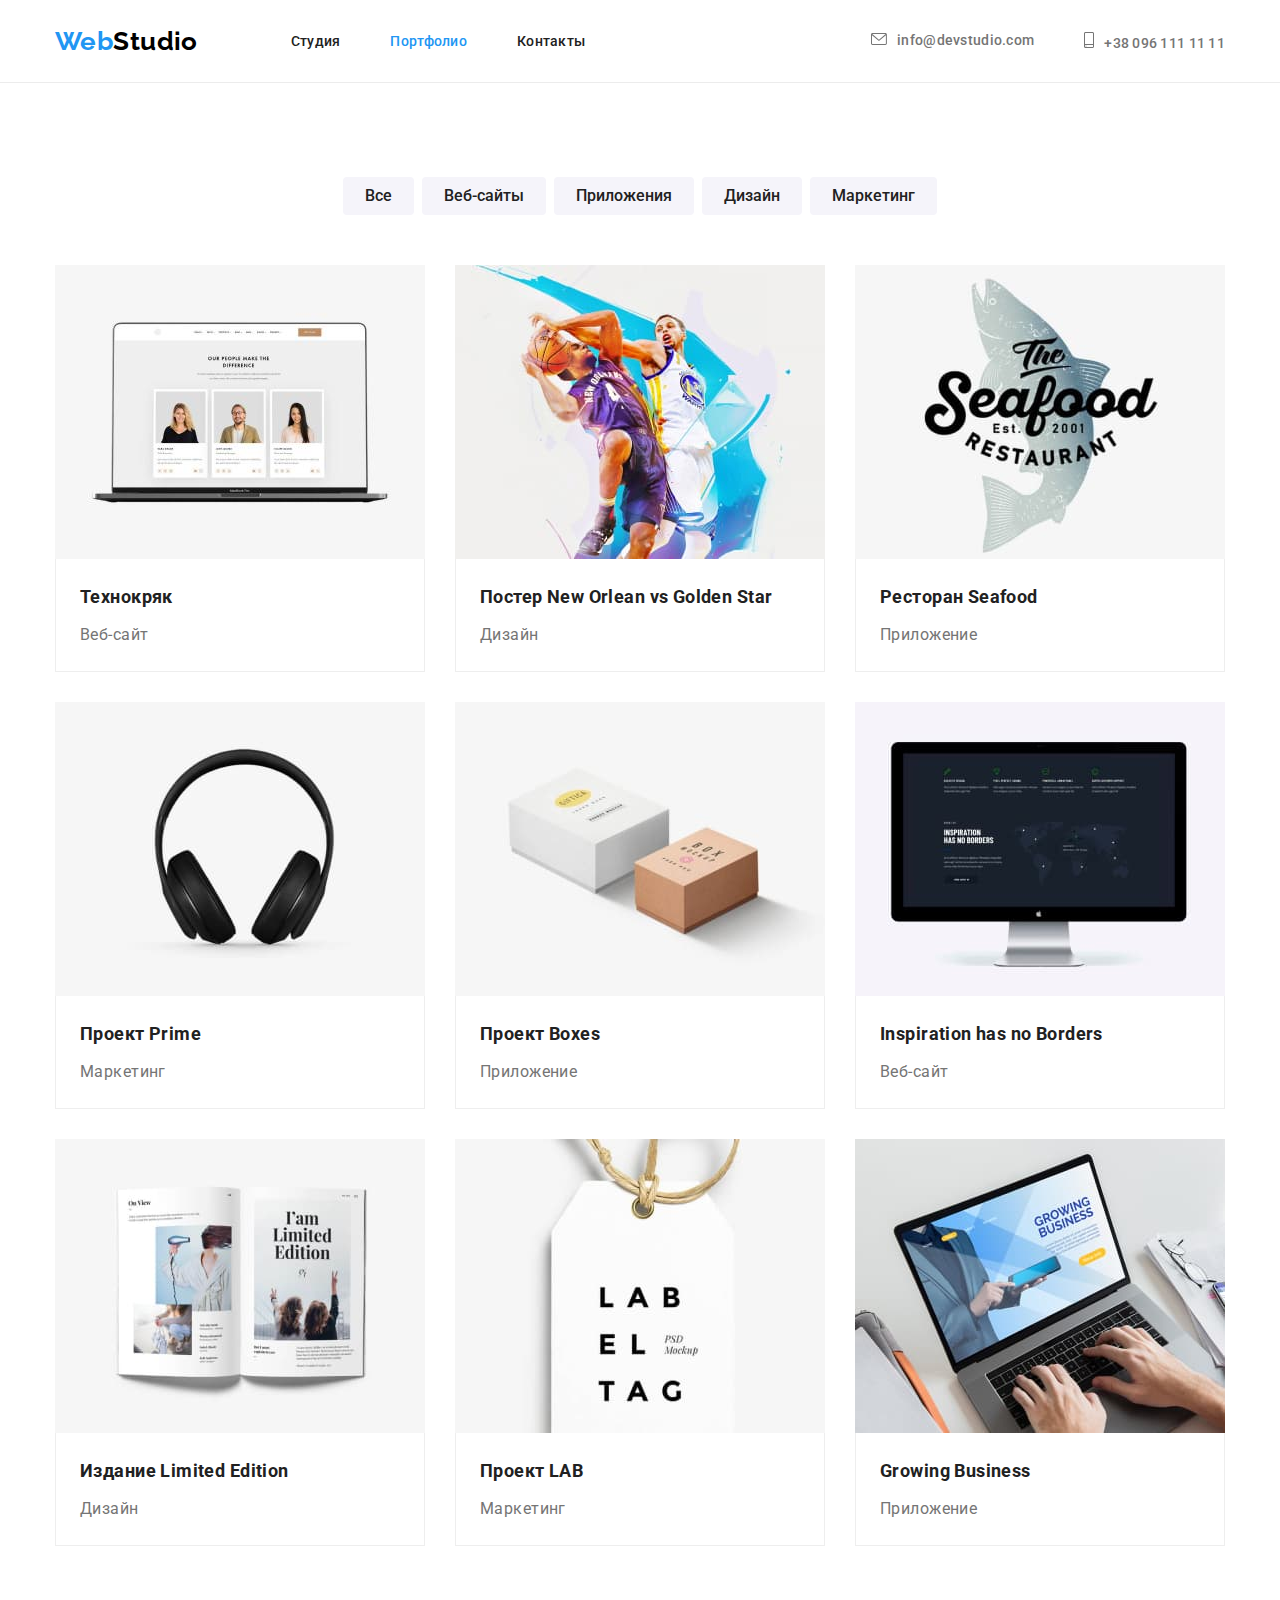
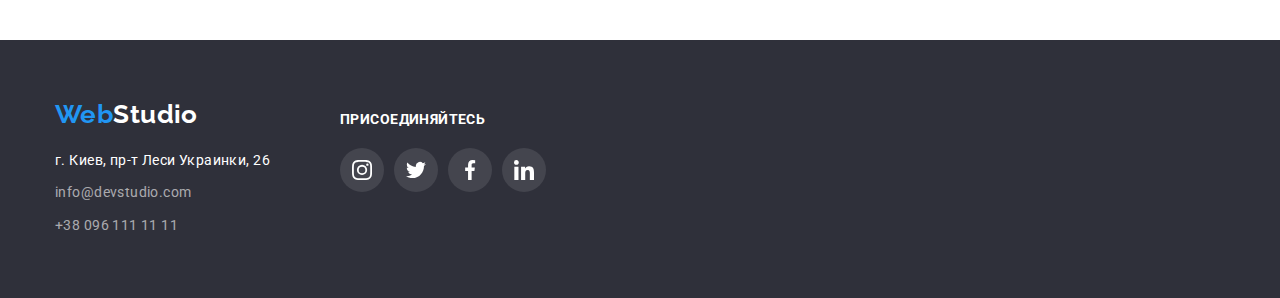
==== portfolio.html @ 72c7c44a "Initial commit" ====
<!DOCTYPE html>
<html lang="ru">

<head>
  <meta charset="UTF-8" />
  <meta http-equiv="X-UA-Compatible" content="IE=edge" />
  <meta name="viewport" content="width=device-width, initial-scale=1.0" />
  <title>Portfolio</title>
  <link rel="preconnect" href="https://fonts.googleapis.com" />
  <link rel="preconnect" href="https://fonts.gstatic.com" crossorigin />
  <link href="https://fonts.googleapis.com/css2?family=Raleway:wght@700&family=Roboto:wght@400;500;700;900&display=swap"
    rel="stylesheet" />
  <link rel="stylesheet"
    href="https://cdnjs.cloudflare.com/ajax/libs/modern-normalize/1.1.0/modern-normalize.min.css" />
  <link rel="stylesheet" href="./css/styles.css" />
</head>

<body>
  <header class="header">
    <div class="container main-nav">
      <a lang="en" href="./index.html" class="logo"><span class="logo-body">Web</span>Studio</a>
      <nav>
        <ul class="site-nav list">
          <li class="site-nav-item">
            <a href="./index.html" class="link-nav link">Студия</a>
          </li>
          <li class="site-nav-item">
            <a href="./portfolio.html" class="link-nav link current">Портфолио</a>
          </li>
          <li class="site-nav-item"><a href="" class="link-nav link">Контакты</a></li>
        </ul>
      </nav>

      <ul class="contact-nav list">

        <li class="contact-nav-item">
          <a lang="en" href="mailto:info@devstudio.com" class="link-cont link">
            <svg class="contact-icon" width="16px" height="12px">
              <use href="./images/SVG/icons.svg#envelope"></use>
            </svg>info@devstudio.com</a>
        </li>
        <li class="contact-nav-item">
          <a href="tel:+380961111111" class="link-cont link"><svg class="contact-icon" width="10px" height="16px">
              <use href="./images/SVG/icons.svg#smartphon"></use>
            </svg>+38 096 111 11 11</a>
        </li>
      </ul>
    </div>
  </header>

  <main>
    <section class="section">
      <div class="container">
        <h2 hidden>Портфолио</h2>
        <ul class="button-nav list">
          <li class="btn-list"><button type="button" class="btn-portfolio">Все</button></li>
          <li class="btn-list"><button type="button" class="btn-portfolio">Веб-сайты</button></li>
          <li class="btn-list">
            <button type="button" class="btn-portfolio">Приложения</button>
          </li>
          <li class="btn-list"><button type="button" class="btn-portfolio">Дизайн</button></li>
          <li class="btn-list"><button type="button" class="btn-portfolio">Маркетинг</button></li>
        </ul>

        <ul class="portfolio list">
          <li class="portfolio-list">
            <img class="portfolio-foto" src="./images/portfolio/img.jpg" alt="Ноутбук" width="370" />
            <div class="portfolio-border">
              <h3 class="portfolio-title">Технокряк</h3>
              <p class="portfolio-text">Веб-сайт</p>
            </div>

          </li>
          <li class="portfolio-list">

            <img class="portfolio-foto" src="./images/portfolio/img1.jpg" alt="Баскетбол" width="370" />
            <div class="portfolio-border">
              <h3 class="portfolio-title">Постер New Orlean vs Golden Star</h3>
              <p class="portfolio-text">Дизайн</p>
            </div>

          </li>
          <li class="portfolio-list">

            <img class="portfolio-foto" src="./images/portfolio/img2.jpg" alt="Логотип ресторана" width="370" />
            <div class="portfolio-border">
              <h3 class="portfolio-title">Ресторан Seafood</h3>
              <p class="portfolio-text">Приложение</p>
            </div>

          </li>
          <li class="portfolio-list">

            <img class="portfolio-foto" src="./images/portfolio/img3.jpg" alt="Наушники" width="370" />
            <div class="portfolio-border">
              <h3 class="portfolio-title">Проект Prime</h3>
              <p class="portfolio-text">Маркетинг</p>
            </div>

          </li>
          <li class="portfolio-list">

            <img class="portfolio-foto" src="./images/portfolio/img4.jpg" alt="Коробки" width="370" />
            <div class="portfolio-border">
              <h3 class="portfolio-title">Проект Boxes</h3>
              <p class="portfolio-text">Приложение</p>
            </div>

          </li>
          <li class="portfolio-list">

            <img class="portfolio-foto" src="./images/portfolio/img5.jpg" alt="Монитор" width="370" />
            <div class="portfolio-border">
              <h3 class="portfolio-title">Inspiration has no Borders</h3>
              <p class="portfolio-text">Веб-сайт</p>
            </div>

          </li>
          <li class="portfolio-list">

            <img class="portfolio-foto" src="./images/portfolio/img6.jpg" alt="Книга" width="370" />
            <div class="portfolio-border">
              <h3 class="portfolio-title">Издание Limited Edition</h3>
              <p class="portfolio-text">Дизайн</p>
            </div>

          </li>
          <li class="portfolio-list">

            <img class="portfolio-foto" src="./images/portfolio/img7.jpg" alt="Лейбл" width="370" />
            <div class="portfolio-border">
              <h3 class="portfolio-title">Проект LAB</h3>
              <p class="portfolio-text">Маркетинг</p>
            </div>

          </li>
          <li class="portfolio-list">

            <img class="portfolio-foto" src="./images/portfolio/img8.jpg" alt="Работа за ноутбуком" width="370" />
            <div class="portfolio-border">
              <h3 class="portfolio-title">Growing Business</h3>
              <p class="portfolio-text">Приложение</p>
            </div>

          </li>
        </ul>
      </div>
    </section>
  </main>

  <footer class="footer list">
    <div class="container">
      <div class="display">
        <div class="footer-cont">
          <a class="logo-footer" lang="en" href="./index.html"><span class="logo-body">Web</span>Studio</a>
          <address class="address">
            <ul class="address-link list">
              <li class="footer-con">
                <a class="footer-street">г. Киев, пр-т Леси Украинки, 26</a>
              </li>

              <li class="footer-con">
                <a class="footer-contact" lang="en" href="mailto:info@devstudio.com">info@devstudio.com</a>
              </li>
              <li><a class="footer-contact" href="tel:+380961111111">+38 096 111 11 11</a></li>
            </ul>
          </address>
        </div>

        <div>
          <h3 class="footer-title">присоединяйтесь</h3>
          <ul class="social list">
            <li class="social-list">
              <a class="social-link" href="#" target="_blank" rel="noopener noreferrer" aria-label="instagram">
                <svg class="footer-social-icon">
                  <use href="./images/SVG/icons.svg#instagram"></use>
                </svg></a>
            </li>
            <li class="social-list">
              <a class="social-link" href="#" target="_blank" rel="noopener noreferrer" aria-label="twitter">
                <svg class="footer-social-icon">
                  <use href="./images/SVG/icons.svg#twitter"></use>
                </svg></a>
            </li>
            <li class="social-list">
              <a class="social-link" href="#" target="_blank" rel="noopener noreferrer" aria-label="facebook">
                <svg class="footer-social-icon">
                  <use href="./images/SVG/icons.svg#facebook"></use>
                </svg></a>
            </li>
            <li class="social-list">
              <a class="social-link" href="#" target="_blank" rel="noopener noreferrer" aria-label="linkedin">
                <svg class="footer-social-icon">
                  <use href="./images/SVG/icons.svg#linkedin"></use>
                </svg></a>
            </li>
          </ul>
        </div>
      </div>
    </div>
  </footer>
</body>

</html>
---- css/styles.css ----
:root {
  --primery-bg-color: #ffffff;
  --footer-bgr-color: #2f303a;
  --accent-color: #2196f3;
  --team-bgr-color: #f5f4fa;
  --tittle-color: #212121;
  --text-color: #757575;
  --footer-text-color: rgba(255, 255, 255, 0.6);
  --button-bgr-color: #188ce8;
  --portfolio-border-color: #eeeeee;
  --header-border-color: #ececec;
}

body {
  background-color: var(--primery-bg-color);
  color: var(--text-color);
  font-family: 'Roboto', sans-serif;
  font-size: 14px;
  letter-spacing: 0.03em;
}

.container {
  width: 1200px;
  margin: 0 auto;
  padding-left: 15px;
  padding-right: 15px;
}

.list {
  margin: 0;
  padding: 0;

  list-style: none;
}

.section {
  padding-top: 94px;
  padding-bottom: 94px;
}

.half {
  padding-top: 0;
}

/* header */

.header {
  border-bottom: 1px solid var(--header-border-color);
}

.main-nav {
  display: flex;
  align-items: center;
}

.logo {
  margin-right: 93px;

  color: #000000;
  font-family: 'Raleway';
  font-weight: 700;
  font-size: 26px;
  line-height: 1.1;
  text-decoration: none;
}

.logo-body {
  color: var(--accent-color);
}
/* Навигация сайта */
.site-nav {
  display: flex;
}

.site-nav-item:not(:last-child) {
  margin-right: 50px;
}

.link-nav {
  display: block;
  padding-top: 34px;
  padding-bottom: 33px;
}

.site-nav .link {
  color: var(--tittle-color);
  text-decoration: none;
  font-weight: 500;
  line-height: 1.1;
  letter-spacing: 0.02em;
}

.link-nav:hover,
.link-nav:focus {
  color: var(--accent-color);
}

.site-nav .link.current {
  color: var(--accent-color);
}

.contact-nav {
  display: flex;
  margin-left: auto;
}

.link-cont {
  padding-top: 34px;
  padding-bottom: 33px;
}

.contact-nav-item:not(:last-child) {
  margin-right: 50px;
}

.contact-nav .link {
  color: var(--text-color);
  text-decoration: none;
  font-weight: 500;
  line-height: 1.1;
  letter-spacing: 0.02em;
}

.contact-icon {
  margin-right: 10px;

  fill: currentColor;
}

/* Навигация контактов */
.link-cont:hover,
.link-cont:focus {
  color: var(--accent-color);
}

.contact-icon:hover,
.contact-icon:focus {
  fill: currentColor;
}
/* Шапка сайта */

/* Sections */

.hero {
  padding-top: 200px;
  padding-bottom: 200px;

  text-align: center;

  background-color: var(--footer-bgr-color);
}

.overlay {
  max-width: 1600px;
  margin-left: auto;
  margin-right: auto;

  background-image: linear-gradient(to right, rgba(47, 48, 58, 0.4), rgba(47, 48, 58, 0.4)),
    url(../images/overlay.jpg);
  background-position: center;
  background-repeat: no-repeat;
  background-size: 1600px;
}

.hero-title {
  margin: auto;
  width: 689px;
  margin-top: 0;
  margin-bottom: 30px;

  color: var(--primery-bg-color);
  text-transform: uppercase;
  font-weight: 900;
  font-size: 44px;
  line-height: 1.36;
  letter-spacing: 0.06em;
}

.feature {
  display: flex;
  justify-content: space-between;
}

.feature-list {
  width: 270px;
}

.feature-cont {
  display: flex;
  justify-content: center;
  align-items: center;
  margin-bottom: 30px;
  height: 120px;

  background-color: var(--team-bgr-color);
  border-radius: 4px;
}

.feature-title {
  margin-bottom: 10px;
  margin-top: 0;

  color: var(--tittle-color);
  text-transform: uppercase;
  font-weight: 700;
  font-size: 14px;
  line-height: 1.1;
}

.feature-text {
  margin-top: 0;
  margin-bottom: 0;

  font-size: 14px;
  line-height: 1.71;
}

.work {
  display: flex;
  justify-content: space-between;
}

.work-title {
  margin-top: 0;
  margin-bottom: 50px;

  color: var(--tittle-color);
  font-weight: 700;
  font-size: 36px;
  line-height: 1.2;
  text-align: center;
}

.work-img {
  display: block;
}

.team {
  display: flex;
  justify-content: space-between;
}

.teams {
  background-color: var(--team-bgr-color);
}

.team-title {
  margin-top: 0;
  margin-bottom: 50px;

  color: var(--tittle-color);
  font-weight: 700;
  font-size: 36px;
  line-height: 1.2;
  text-align: center;
}

.team-foto {
  display: block;
  margin-top: 0px;
}

.team-box {
  background-color: var(--primery-bg-color);
  border-radius: 0px 0px 4px 4px;
  box-shadow: 0px 1px 3px rgba(0, 0, 0, 0.12), 0px 1px 1px rgba(0, 0, 0, 0.14),
    0px 2px 1px rgba(0, 0, 0, 0.2);
}

.team-name {
  padding-top: 30px;
  padding-bottom: 30px;
}

.section-team-title {
  margin-top: 0;

  color: var(--tittle-color);
  font-family: 'Roboto';
  font-style: normal;
  font-weight: 500;
  font-size: 16px;
  line-height: 1.2;
  text-align: center;
}

.team-text {
  margin-top: 0px;
  margin-bottom: 16px;

  font-size: 16px;
  line-height: 1.2;
  text-align: center;
}

.team-social {
  display: flex;
  width: 44px;
  height: 44px;
  margin-left: 30px;
}

.team-social-list {
  margin-right: 10px;
}

.team-social-list:last-child {
  margin-right: 0;
}

.team-social-link {
  display: block;
  width: 44px;
  height: 44px;
  padding: 12px;

  background-color: rgba(255, 255, 255, 0.1);
  border-radius: 50%;
}

.team-social-icon {
  width: 20px;
  height: 20px;

  fill: #afb1b8;
}

.team-social-link:hover,
.team-social-link:focus {
  background-color: var(--accent-color);
}

.team-social-link:hover .team-social-icon,
.team-social-link:focus .team-social-icon {
  fill: var(--primery-bg-color);
}
/* Клиенты */

.customer-title {
  margin-top: 0;
  margin-bottom: 50px;

  color: var(--tittle-color);
  font-weight: 700;
  font-size: 36px;
  line-height: 1.2;
  text-align: center;
}

.customer {
  display: flex;
  margin: 0;
}

.customer-list {
  margin-right: 30px;
}

.customer-list:last-child {
  margin-right: 0px;
}

.customer-link {
  display: flex;
  justify-content: center;
  align-items: center;
  width: 170px;
  height: 92px;

  border: 1px solid #afb1b8;
  border-radius: 4px;
}

.customer-icon {
  fill: #afb1b8;
  width: 106px;
  height: 60px;
}

.customer-link:hover,
.customer-link:focus {
  border: 1px solid var(--accent-color);
}

.customer-link:hover .customer-icon,
.customer-link:focus .customer-icon {
  fill: var(--accent-color);
}

/* ФУТЕР */
.display {
  display: flex;
}

.footer {
  padding-top: 60px;
  padding-bottom: 60px;

  background-color: var(--footer-bgr-color);
}

.logo-footer {
  display: inline-block;
  margin-bottom: 20px;

  color: var(--primery-bg-color);
  font-family: 'Raleway';
  font-weight: 700;
  font-size: 26px;
  line-height: 1.1;
  text-decoration: none;
}

.footer-street {
  display: inline-block;

  color: var(--primery-bg-color);
  line-height: 1.7;
  font-style: normal;
}

.footer-contact {
  display: inline-block;

  color: var(--footer-text-color);
  text-decoration: none;
  line-height: 1.7;
  font-style: normal;
}

.footer-con {
  margin-bottom: 9px;
}

.footer-con:last-child {
  margin-bottom: 0;
}

.footer-address .footer-contact:hover,
.footer-address .footer-contact:focus {
  color: var(--accent-color);
}

.footer-cont {
  margin-right: 70px;
}

.footer-title {
  margin: 0;
  padding: 0;
  margin-bottom: 20px;
  margin-top: 12px;

  color: var(--primery-bg-color);
  font-weight: 700;
  font-size: 14px;
  line-height: 1.14;
  letter-spacing: 0.03em;
  text-transform: uppercase;
}

.social {
  display: flex;
  width: 44px;
  height: 44px;
}

.social-list {
  margin-right: 10px;
}

.social-list:last-child {
  margin-right: 0;
}

.social-link {
  display: block;
  width: 44px;
  height: 44px;
  padding: 12px;

  background-color: rgba(255, 255, 255, 0.1);
  border-radius: 50%;
}

.footer-social-icon {
  fill: var(--primery-bg-color);
  width: 20px;
  height: 20px;
}

.social-link:hover,
.social-link:focus {
  background-color: var(--accent-color);
}
/* ПОРТФОЛИО */

.portfolio {
  display: flex;
  flex-wrap: wrap;
  gap: 30px;
}

.btn-list:hover,
.btn-list:focus {
  box-shadow: 0px 1px 1px rgba(0, 0, 0, 0.12), 0px 4px 4px rgba(0, 0, 0, 0.06),
    1px 4px 6px rgba(0, 0, 0, 0.16);
}

.portfolio-list {
  flex-basis: calc((100% - 60px) / 3);
}

.portfolio-foto {
  display: block;
  margin-right: 0;
}

.portfolio-border {
  padding: 20px 24px;
  border: 1px solid var(--portfolio-border-color);
  border-top: none;

  text-align: left;

  background-color: var(--primery-bg-color);
}

.portfolio-title {
  margin-top: 0px;
  margin-bottom: 4px;

  color: var(--tittle-color);
  font-weight: 700;
  font-size: 18px;
  line-height: 2;
}

.portfolio-text {
  margin-top: 0px;
  margin-bottom: 0px;

  font-size: 16px;
  line-height: 2;
  color: var(--text-color);
}

.portfolio-list:hover {
  box-shadow: 0px 1px 1px rgba(0, 0, 0, 0.12), 0px 4px 4px rgba(0, 0, 0, 0.06),
    1px 4px 6px rgba(0, 0, 0, 0.16);
}
/* КНОПКИ */
.btn {
  border: 0px;
  border-radius: 4px;
  padding: 10px 32px;

  color: var(--primery-bg-color);
  font-family: 'Roboto', sans-serif;
  font-weight: 700;
  font-size: 16px;
  line-height: 1.9;
  letter-spacing: 0.06em;

  background-color: var(--accent-color);

  cursor: pointer;
}

.hero .btn:hover,
.hero .btn:focus {
  background-color: var(--button-bgr-color);
  box-shadow: 0px 4px 4px rgba(0, 0, 0, 0.15);
}

.button-nav {
  display: flex;
  margin-bottom: 50px;
  justify-content: center;
}

.button-nav .btn-list + .btn-list {
  margin-left: 8px;
}

.btn-portfolio {
  padding: 6px 22px;
  border: 0px;
  border-radius: 4px;

  color: var(--tittle-color);
  background-color: var(--team-bgr-color);
  cursor: pointer;
  font-family: 'Roboto';
  font-weight: 500;
  font-size: 16px;
  line-height: 1.6;
  text-align: center;
}

.button-nav .btn-portfolio:hover,
.button-nav .btn-portfolio:focus {
  color: var(--primery-bg-color);

  background-color: var(--accent-color);
  box-shadow: 0px 3px 1px rgba(0, 0, 0, 0.1), 0px 1px 2px rgba(0, 0, 0, 0.08),
    0px 2px 2px rgba(0, 0, 0, 0.12);
}
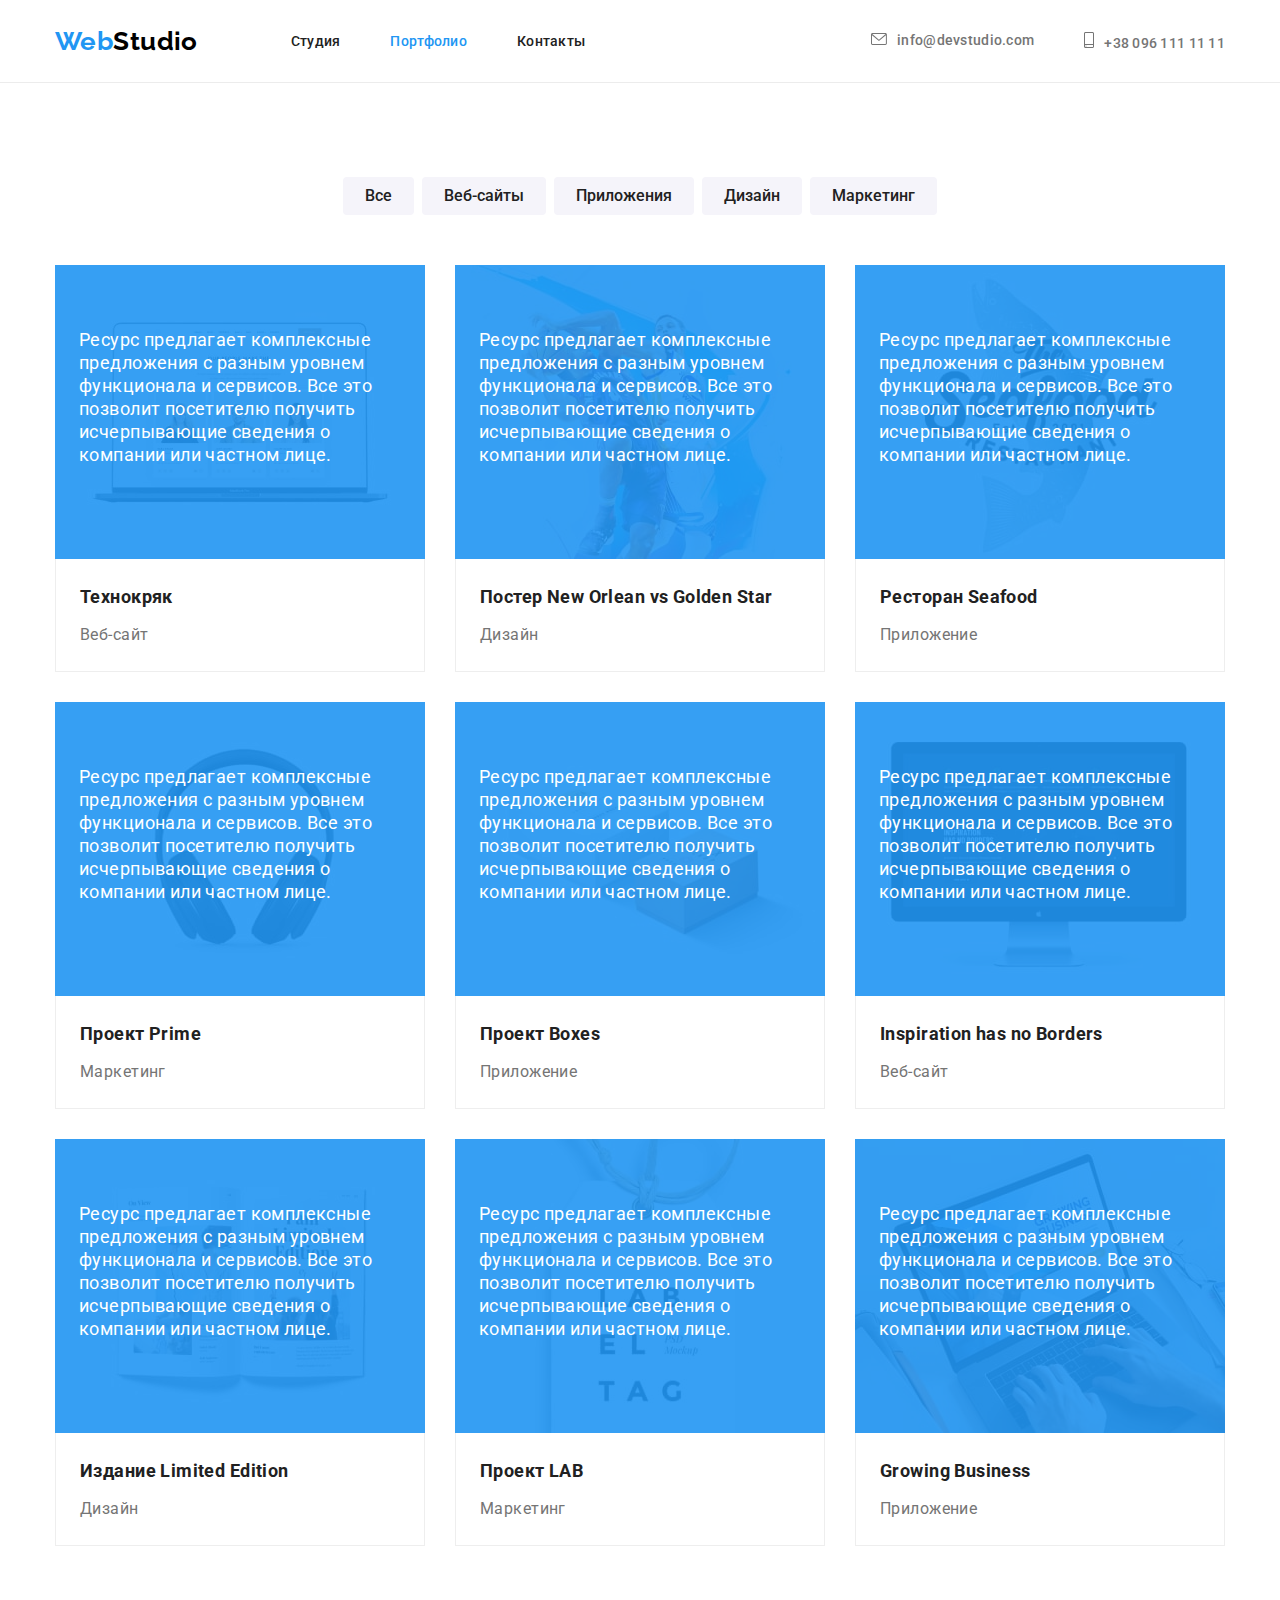
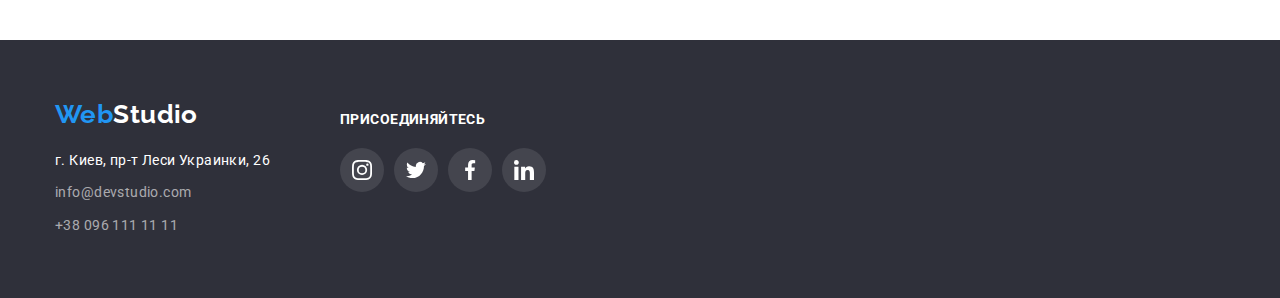
==== commit 2b7bd879: "Add positions for elements" ====
--- a/portfolio.html
+++ b/portfolio.html
@@ -64,7 +64,12 @@
 
         <ul class="portfolio list">
           <li class="portfolio-list">
-            <img class="portfolio-foto" src="./images/portfolio/img.jpg" alt="Ноутбук" width="370" />
+            <div class="portfolio-thumb">
+              <img class="portfolio-foto" src="./images/portfolio/img.jpg" alt="Ноутбук" width="370" />
+              <h3 class="portfolio-thumb-title">Ресурс предлагает комплексные предложения с разным уровнем функционала и
+                сервисов. Все это позволит посетителю получить
+                исчерпывающие сведения о компании или частном лице.</h3>
+            </div>
             <div class="portfolio-border">
               <h3 class="portfolio-title">Технокряк</h3>
               <p class="portfolio-text">Веб-сайт</p>
@@ -72,8 +77,13 @@
 
           </li>
           <li class="portfolio-list">
-
-            <img class="portfolio-foto" src="./images/portfolio/img1.jpg" alt="Баскетбол" width="370" />
+            <div class="portfolio-thumb"><img class="portfolio-foto" src="./images/portfolio/img1.jpg" alt="Баскетбол"
+                width="370" />
+              <h3 class="portfolio-thumb-title">Ресурс предлагает комплексные предложения с разным уровнем функционала и
+                сервисов. Все это позволит посетителю получить
+                исчерпывающие сведения о компании или частном лице.</h3>
+            </div>
+
             <div class="portfolio-border">
               <h3 class="portfolio-title">Постер New Orlean vs Golden Star</h3>
               <p class="portfolio-text">Дизайн</p>
@@ -81,8 +91,13 @@
 
           </li>
           <li class="portfolio-list">
-
-            <img class="portfolio-foto" src="./images/portfolio/img2.jpg" alt="Логотип ресторана" width="370" />
+            <div class="portfolio-thumb"><img class="portfolio-foto" src="./images/portfolio/img2.jpg"
+                alt="Логотип ресторана" width="370" />
+              <h3 class="portfolio-thumb-title">Ресурс предлагает комплексные предложения с разным уровнем функционала и
+                сервисов. Все это позволит посетителю получить
+                исчерпывающие сведения о компании или частном лице.</h3>
+            </div>
+
             <div class="portfolio-border">
               <h3 class="portfolio-title">Ресторан Seafood</h3>
               <p class="portfolio-text">Приложение</p>
@@ -90,8 +105,13 @@
 
           </li>
           <li class="portfolio-list">
-
-            <img class="portfolio-foto" src="./images/portfolio/img3.jpg" alt="Наушники" width="370" />
+            <div class="portfolio-thumb"><img class="portfolio-foto" src="./images/portfolio/img3.jpg" alt="Наушники"
+                width="370" />
+              <h3 class="portfolio-thumb-title">Ресурс предлагает комплексные предложения с разным уровнем функционала и
+                сервисов. Все это позволит посетителю получить
+                исчерпывающие сведения о компании или частном лице.</h3>
+            </div>
+
             <div class="portfolio-border">
               <h3 class="portfolio-title">Проект Prime</h3>
               <p class="portfolio-text">Маркетинг</p>
@@ -99,8 +119,13 @@
 
           </li>
           <li class="portfolio-list">
-
-            <img class="portfolio-foto" src="./images/portfolio/img4.jpg" alt="Коробки" width="370" />
+            <div class="portfolio-thumb">
+              <img class="portfolio-foto" src="./images/portfolio/img4.jpg" alt="Коробки" width="370" />
+              <h3 class="portfolio-thumb-title">Ресурс предлагает комплексные предложения с разным уровнем функционала и
+                сервисов. Все это позволит посетителю получить
+                исчерпывающие сведения о компании или частном лице.</h3>
+            </div>
+
             <div class="portfolio-border">
               <h3 class="portfolio-title">Проект Boxes</h3>
               <p class="portfolio-text">Приложение</p>
@@ -108,8 +133,13 @@
 
           </li>
           <li class="portfolio-list">
-
-            <img class="portfolio-foto" src="./images/portfolio/img5.jpg" alt="Монитор" width="370" />
+            <div class="portfolio-thumb">
+              <img class="portfolio-foto" src="./images/portfolio/img5.jpg" alt="Монитор" width="370" />
+              <h3 class="portfolio-thumb-title">Ресурс предлагает комплексные предложения с разным уровнем функционала и
+                сервисов. Все это позволит посетителю получить
+                исчерпывающие сведения о компании или частном лице.</h3>
+            </div>
+
             <div class="portfolio-border">
               <h3 class="portfolio-title">Inspiration has no Borders</h3>
               <p class="portfolio-text">Веб-сайт</p>
@@ -117,8 +147,13 @@
 
           </li>
           <li class="portfolio-list">
-
-            <img class="portfolio-foto" src="./images/portfolio/img6.jpg" alt="Книга" width="370" />
+            <div class="portfolio-thumb">
+              <img class="portfolio-foto" src="./images/portfolio/img6.jpg" alt="Книга" width="370" />
+              <h3 class="portfolio-thumb-title">Ресурс предлагает комплексные предложения с разным уровнем функционала и
+                сервисов. Все это позволит посетителю получить
+                исчерпывающие сведения о компании или частном лице.</h3>
+            </div>
+
             <div class="portfolio-border">
               <h3 class="portfolio-title">Издание Limited Edition</h3>
               <p class="portfolio-text">Дизайн</p>
@@ -126,8 +161,13 @@
 
           </li>
           <li class="portfolio-list">
-
-            <img class="portfolio-foto" src="./images/portfolio/img7.jpg" alt="Лейбл" width="370" />
+            <div class="portfolio-thumb">
+              <img class="portfolio-foto" src="./images/portfolio/img7.jpg" alt="Лейбл" width="370" />
+              <h3 class="portfolio-thumb-title">Ресурс предлагает комплексные предложения с разным уровнем функционала и
+                сервисов. Все это позволит посетителю получить
+                исчерпывающие сведения о компании или частном лице.</h3>
+            </div>
+
             <div class="portfolio-border">
               <h3 class="portfolio-title">Проект LAB</h3>
               <p class="portfolio-text">Маркетинг</p>
@@ -135,8 +175,13 @@
 
           </li>
           <li class="portfolio-list">
-
-            <img class="portfolio-foto" src="./images/portfolio/img8.jpg" alt="Работа за ноутбуком" width="370" />
+            <div class="portfolio-thumb">
+              <img class="portfolio-foto" src="./images/portfolio/img8.jpg" alt="Работа за ноутбуком" width="370" />
+              <h3 class="portfolio-thumb-title">Ресурс предлагает комплексные предложения с разным уровнем функционала и
+                сервисов. Все это позволит посетителю получить
+                исчерпывающие сведения о компании или частном лице.</h3>
+            </div>
+
             <div class="portfolio-border">
               <h3 class="portfolio-title">Growing Business</h3>
               <p class="portfolio-text">Приложение</p>
--- a/css/styles.css
+++ b/css/styles.css
@@ -220,6 +220,10 @@
   justify-content: space-between;
 }
 
+.work-list {
+  position: relative;
+}
+
 .work-title {
   margin-top: 0;
   margin-bottom: 50px;
@@ -233,6 +237,24 @@
 
 .work-img {
   display: block;
+}
+
+.work-text {
+  position: absolute;
+  margin: 0;
+  padding-top: 27px;
+  padding-bottom: 27px;
+  width: 370px;
+  bottom: 0;
+
+  font-weight: 700;
+  font-size: 14px;
+  line-height: 1.14;
+  text-align: center;
+  text-transform: uppercase;
+  color: #ffffff;
+
+  background-color: rgba(47, 48, 58, 0.8);
 }
 
 .team {
@@ -511,9 +533,28 @@
   flex-basis: calc((100% - 60px) / 3);
 }
 
+.portfolio-thumb {
+  position: relative;
+}
+
 .portfolio-foto {
   display: block;
   margin-right: 0;
+}
+
+.portfolio-thumb-title {
+  position: absolute;
+  margin: 0;
+  padding: 63px 24px;
+  bottom: 0;
+  height: 100%;
+
+  font-weight: 400;
+  font-size: 18px;
+  line-height: 1.28;
+  color: #ffffff;
+
+  background-color: rgba(33, 150, 243, 0.9);
 }
 
 .portfolio-border {
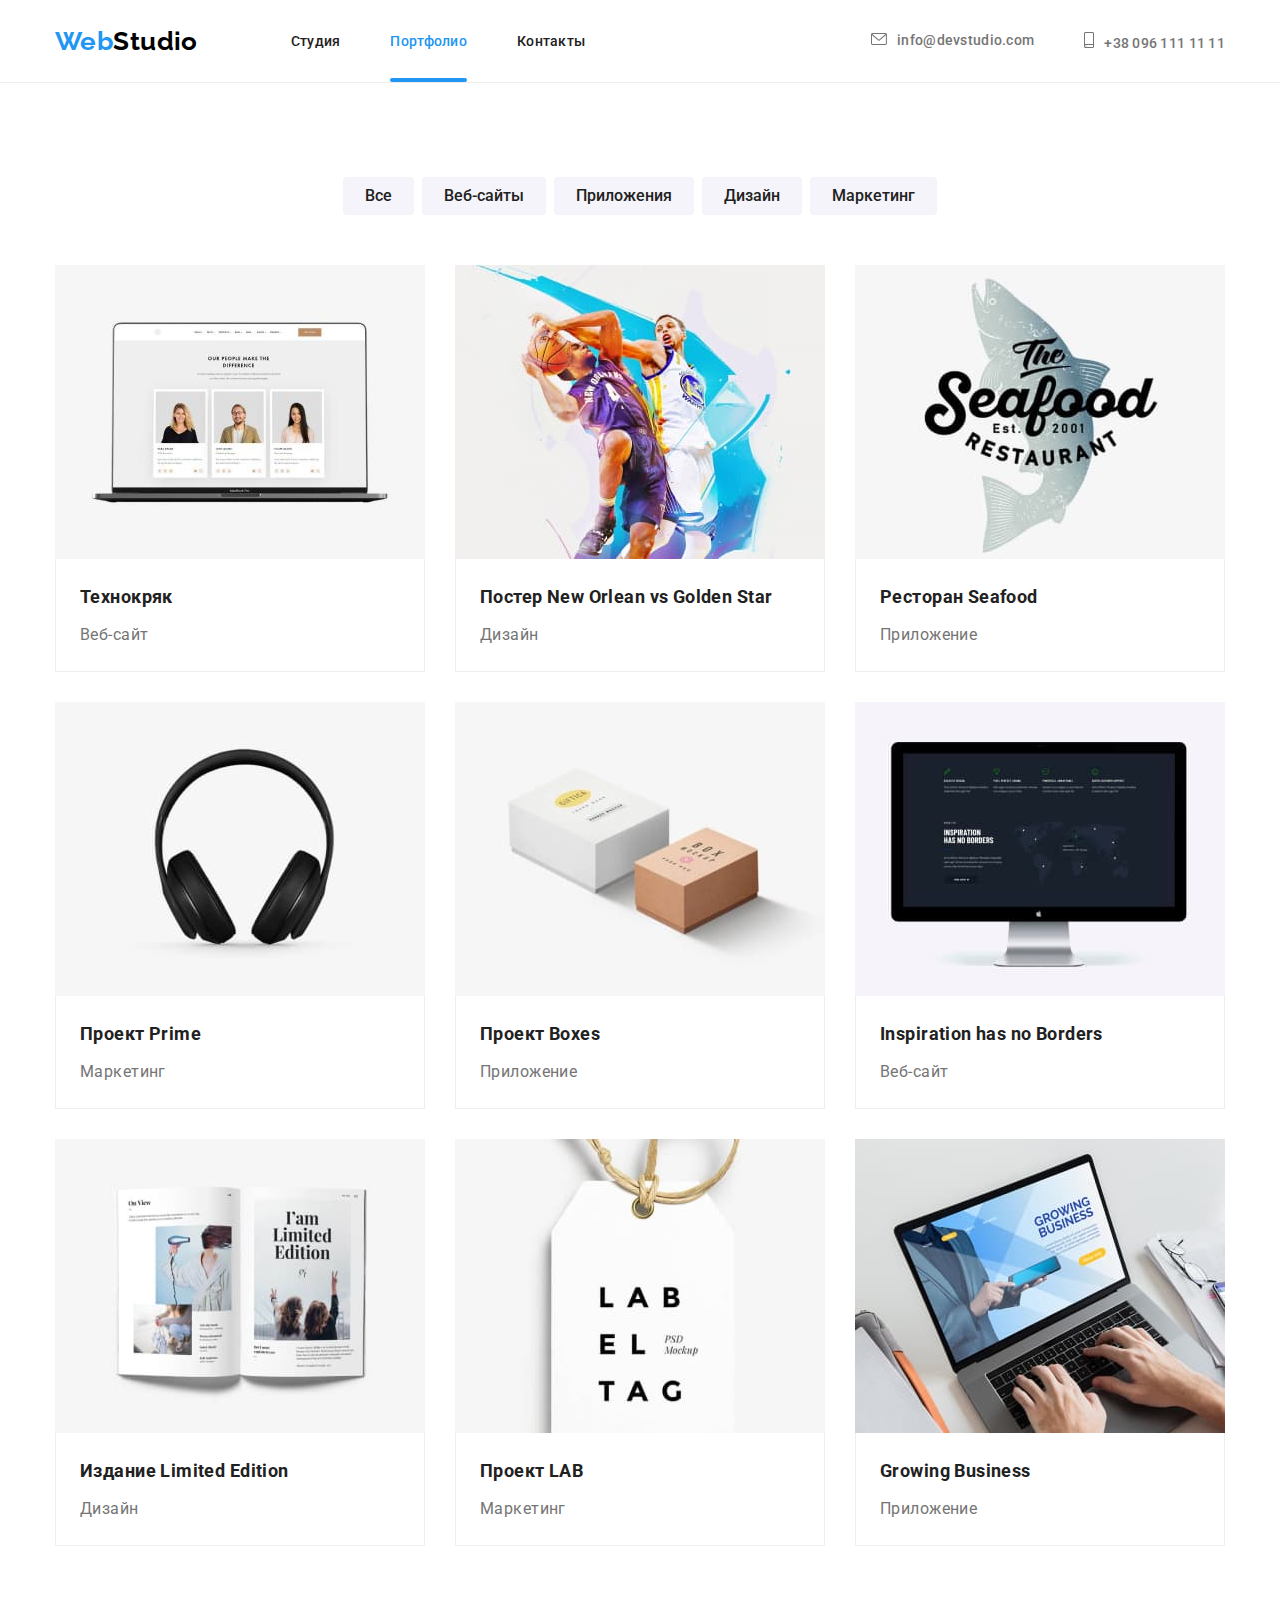
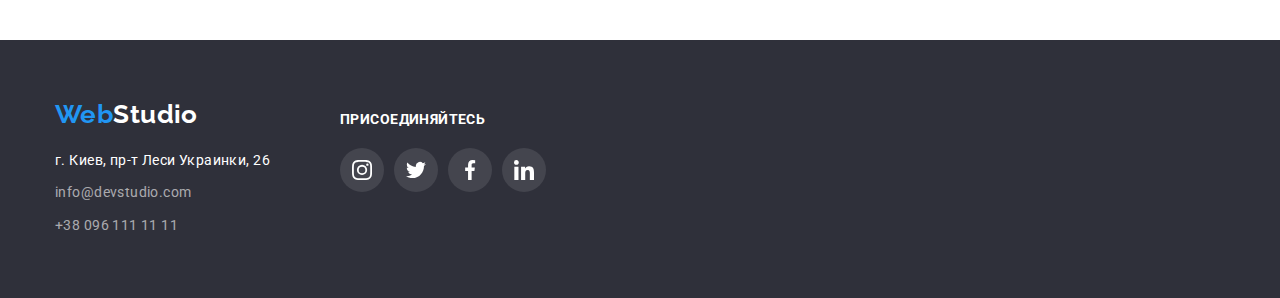
==== commit 5ebf762a: "ADD modal window" ====
--- a/portfolio.html
+++ b/portfolio.html
@@ -51,7 +51,7 @@
   <main>
     <section class="section">
       <div class="container">
-        <h2 hidden>Портфолио</h2>
+        <h1 hidden>Портфолио</h1>
         <ul class="button-nav list">
           <li class="btn-list"><button type="button" class="btn-portfolio">Все</button></li>
           <li class="btn-list"><button type="button" class="btn-portfolio">Веб-сайты</button></li>
@@ -66,12 +66,12 @@
           <li class="portfolio-list">
             <div class="portfolio-thumb">
               <img class="portfolio-foto" src="./images/portfolio/img.jpg" alt="Ноутбук" width="370" />
-              <h3 class="portfolio-thumb-title">Ресурс предлагает комплексные предложения с разным уровнем функционала и
-                сервисов. Все это позволит посетителю получить
-                исчерпывающие сведения о компании или частном лице.</h3>
-            </div>
-            <div class="portfolio-border">
-              <h3 class="portfolio-title">Технокряк</h3>
+              <h2 class="portfolio-thumb-title">Ресурс предлагает комплексные предложения с разным уровнем функционала и
+                сервисов. Все это позволит посетителю получить
+                исчерпывающие сведения о компании или частном лице.</h2>
+            </div>
+            <div class="portfolio-border">
+              <h2 class="portfolio-title">Технокряк</h2>
               <p class="portfolio-text">Веб-сайт</p>
             </div>
 
@@ -79,13 +79,13 @@
           <li class="portfolio-list">
             <div class="portfolio-thumb"><img class="portfolio-foto" src="./images/portfolio/img1.jpg" alt="Баскетбол"
                 width="370" />
-              <h3 class="portfolio-thumb-title">Ресурс предлагает комплексные предложения с разным уровнем функционала и
-                сервисов. Все это позволит посетителю получить
-                исчерпывающие сведения о компании или частном лице.</h3>
-            </div>
-
-            <div class="portfolio-border">
-              <h3 class="portfolio-title">Постер New Orlean vs Golden Star</h3>
+              <h2 class="portfolio-thumb-title">Ресурс предлагает комплексные предложения с разным уровнем функционала и
+                сервисов. Все это позволит посетителю получить
+                исчерпывающие сведения о компании или частном лице.</h2>
+            </div>
+
+            <div class="portfolio-border">
+              <h2 class="portfolio-title">Постер New Orlean vs Golden Star</h2>
               <p class="portfolio-text">Дизайн</p>
             </div>
 
@@ -93,13 +93,13 @@
           <li class="portfolio-list">
             <div class="portfolio-thumb"><img class="portfolio-foto" src="./images/portfolio/img2.jpg"
                 alt="Логотип ресторана" width="370" />
-              <h3 class="portfolio-thumb-title">Ресурс предлагает комплексные предложения с разным уровнем функционала и
-                сервисов. Все это позволит посетителю получить
-                исчерпывающие сведения о компании или частном лице.</h3>
-            </div>
-
-            <div class="portfolio-border">
-              <h3 class="portfolio-title">Ресторан Seafood</h3>
+              <h2 class="portfolio-thumb-title">Ресурс предлагает комплексные предложения с разным уровнем функционала и
+                сервисов. Все это позволит посетителю получить
+                исчерпывающие сведения о компании или частном лице.</h2>
+            </div>
+
+            <div class="portfolio-border">
+              <h2 class="portfolio-title">Ресторан Seafood</h2>
               <p class="portfolio-text">Приложение</p>
             </div>
 
@@ -107,13 +107,13 @@
           <li class="portfolio-list">
             <div class="portfolio-thumb"><img class="portfolio-foto" src="./images/portfolio/img3.jpg" alt="Наушники"
                 width="370" />
-              <h3 class="portfolio-thumb-title">Ресурс предлагает комплексные предложения с разным уровнем функционала и
-                сервисов. Все это позволит посетителю получить
-                исчерпывающие сведения о компании или частном лице.</h3>
-            </div>
-
-            <div class="portfolio-border">
-              <h3 class="portfolio-title">Проект Prime</h3>
+              <h2 class="portfolio-thumb-title">Ресурс предлагает комплексные предложения с разным уровнем функционала и
+                сервисов. Все это позволит посетителю получить
+                исчерпывающие сведения о компании или частном лице.</h2>
+            </div>
+
+            <div class="portfolio-border">
+              <h2 class="portfolio-title">Проект Prime</h2>
               <p class="portfolio-text">Маркетинг</p>
             </div>
 
@@ -121,13 +121,13 @@
           <li class="portfolio-list">
             <div class="portfolio-thumb">
               <img class="portfolio-foto" src="./images/portfolio/img4.jpg" alt="Коробки" width="370" />
-              <h3 class="portfolio-thumb-title">Ресурс предлагает комплексные предложения с разным уровнем функционала и
-                сервисов. Все это позволит посетителю получить
-                исчерпывающие сведения о компании или частном лице.</h3>
-            </div>
-
-            <div class="portfolio-border">
-              <h3 class="portfolio-title">Проект Boxes</h3>
+              <h2 class="portfolio-thumb-title">Ресурс предлагает комплексные предложения с разным уровнем функционала и
+                сервисов. Все это позволит посетителю получить
+                исчерпывающие сведения о компании или частном лице.</h2>
+            </div>
+
+            <div class="portfolio-border">
+              <h2 class="portfolio-title">Проект Boxes</h2>
               <p class="portfolio-text">Приложение</p>
             </div>
 
@@ -135,13 +135,13 @@
           <li class="portfolio-list">
             <div class="portfolio-thumb">
               <img class="portfolio-foto" src="./images/portfolio/img5.jpg" alt="Монитор" width="370" />
-              <h3 class="portfolio-thumb-title">Ресурс предлагает комплексные предложения с разным уровнем функционала и
-                сервисов. Все это позволит посетителю получить
-                исчерпывающие сведения о компании или частном лице.</h3>
-            </div>
-
-            <div class="portfolio-border">
-              <h3 class="portfolio-title">Inspiration has no Borders</h3>
+              <h2 class="portfolio-thumb-title">Ресурс предлагает комплексные предложения с разным уровнем функционала и
+                сервисов. Все это позволит посетителю получить
+                исчерпывающие сведения о компании или частном лице.</h2>
+            </div>
+
+            <div class="portfolio-border">
+              <h2 class="portfolio-title">Inspiration has no Borders</h2>
               <p class="portfolio-text">Веб-сайт</p>
             </div>
 
@@ -149,13 +149,13 @@
           <li class="portfolio-list">
             <div class="portfolio-thumb">
               <img class="portfolio-foto" src="./images/portfolio/img6.jpg" alt="Книга" width="370" />
-              <h3 class="portfolio-thumb-title">Ресурс предлагает комплексные предложения с разным уровнем функционала и
-                сервисов. Все это позволит посетителю получить
-                исчерпывающие сведения о компании или частном лице.</h3>
-            </div>
-
-            <div class="portfolio-border">
-              <h3 class="portfolio-title">Издание Limited Edition</h3>
+              <h2 class="portfolio-thumb-title">Ресурс предлагает комплексные предложения с разным уровнем функционала и
+                сервисов. Все это позволит посетителю получить
+                исчерпывающие сведения о компании или частном лице.</h2>
+            </div>
+
+            <div class="portfolio-border">
+              <h2 class="portfolio-title">Издание Limited Edition</h2>
               <p class="portfolio-text">Дизайн</p>
             </div>
 
@@ -163,13 +163,13 @@
           <li class="portfolio-list">
             <div class="portfolio-thumb">
               <img class="portfolio-foto" src="./images/portfolio/img7.jpg" alt="Лейбл" width="370" />
-              <h3 class="portfolio-thumb-title">Ресурс предлагает комплексные предложения с разным уровнем функционала и
-                сервисов. Все это позволит посетителю получить
-                исчерпывающие сведения о компании или частном лице.</h3>
-            </div>
-
-            <div class="portfolio-border">
-              <h3 class="portfolio-title">Проект LAB</h3>
+              <h2 class="portfolio-thumb-title">Ресурс предлагает комплексные предложения с разным уровнем функционала и
+                сервисов. Все это позволит посетителю получить
+                исчерпывающие сведения о компании или частном лице.</h2>
+            </div>
+
+            <div class="portfolio-border">
+              <h2 class="portfolio-title">Проект LAB</h2>
               <p class="portfolio-text">Маркетинг</p>
             </div>
 
@@ -177,13 +177,13 @@
           <li class="portfolio-list">
             <div class="portfolio-thumb">
               <img class="portfolio-foto" src="./images/portfolio/img8.jpg" alt="Работа за ноутбуком" width="370" />
-              <h3 class="portfolio-thumb-title">Ресурс предлагает комплексные предложения с разным уровнем функционала и
-                сервисов. Все это позволит посетителю получить
-                исчерпывающие сведения о компании или частном лице.</h3>
-            </div>
-
-            <div class="portfolio-border">
-              <h3 class="portfolio-title">Growing Business</h3>
+              <h2 class="portfolio-thumb-title">Ресурс предлагает комплексные предложения с разным уровнем функционала и
+                сервисов. Все это позволит посетителю получить
+                исчерпывающие сведения о компании или частном лице.</h2>
+            </div>
+
+            <div class="portfolio-border">
+              <h2 class="portfolio-title">Growing Business</h2>
               <p class="portfolio-text">Приложение</p>
             </div>
 
@@ -213,7 +213,7 @@
         </div>
 
         <div>
-          <h3 class="footer-title">присоединяйтесь</h3>
+          <h2 class="footer-title">присоединяйтесь</h2>
           <ul class="social list">
             <li class="social-list">
               <a class="social-link" href="#" target="_blank" rel="noopener noreferrer" aria-label="instagram">
--- a/css/styles.css
+++ b/css/styles.css
@@ -77,9 +77,23 @@
 }
 
 .link-nav {
+  position: relative;
   display: block;
   padding-top: 34px;
   padding-bottom: 33px;
+}
+
+.current::after {
+  position: absolute;
+  content: '';
+  bottom: 0;
+  left: 0;
+
+  width: 100%;
+  height: 4px;
+
+  border-radius: 2px;
+  background-color: var(--accent-color);
 }
 
 .site-nav .link {
@@ -542,12 +556,17 @@
   margin-right: 0;
 }
 
+.portfolio-list:hover .portfolio-thumb-title {
+  opacity: 1;
+}
+
 .portfolio-thumb-title {
   position: absolute;
   margin: 0;
   padding: 63px 24px;
   bottom: 0;
   height: 100%;
+  opacity: 0;
 
   font-weight: 400;
   font-size: 18px;
@@ -647,3 +666,53 @@
   box-shadow: 0px 3px 1px rgba(0, 0, 0, 0.1), 0px 1px 2px rgba(0, 0, 0, 0.08),
     0px 2px 2px rgba(0, 0, 0, 0.12);
 }
+
+/* Modal window */
+.backdrop {
+  position: fixed;
+  top: 0;
+  left: 0;
+  width: 100%;
+  height: 100%;
+
+  background-color: rgba(0, 0, 0, 0.2);
+}
+
+.backdrop.is-hidden {
+  opacity: 0;
+  pointer-events: none;
+}
+
+.modal {
+  position: relative;
+  width: 528px;
+  height: 536px;
+
+  top: 50%;
+  left: 50%;
+  transform: translate(-50%, -50%);
+
+  background-color: var(--primery-bg-color);
+  box-shadow: 0px 1px 3px rgba(0, 0, 0, 0.12), 0px 1px 1px rgba(0, 0, 0, 0.14),
+    0px 2px 1px rgba(0, 0, 0, 0.2);
+  border-radius: 4px;
+}
+
+.modal-btn {
+  float: right;
+
+  margin-top: 8px;
+  margin-right: 8px;
+  padding: 0;
+  width: 30px;
+  height: 30px;
+
+  cursor: pointer;
+
+  border: 1px solid rgba(0, 0, 0, 0.1);
+  border-radius: 50%;
+  background-color: var(--primery-bg-color);
+}
+
+.modal-img {
+}
